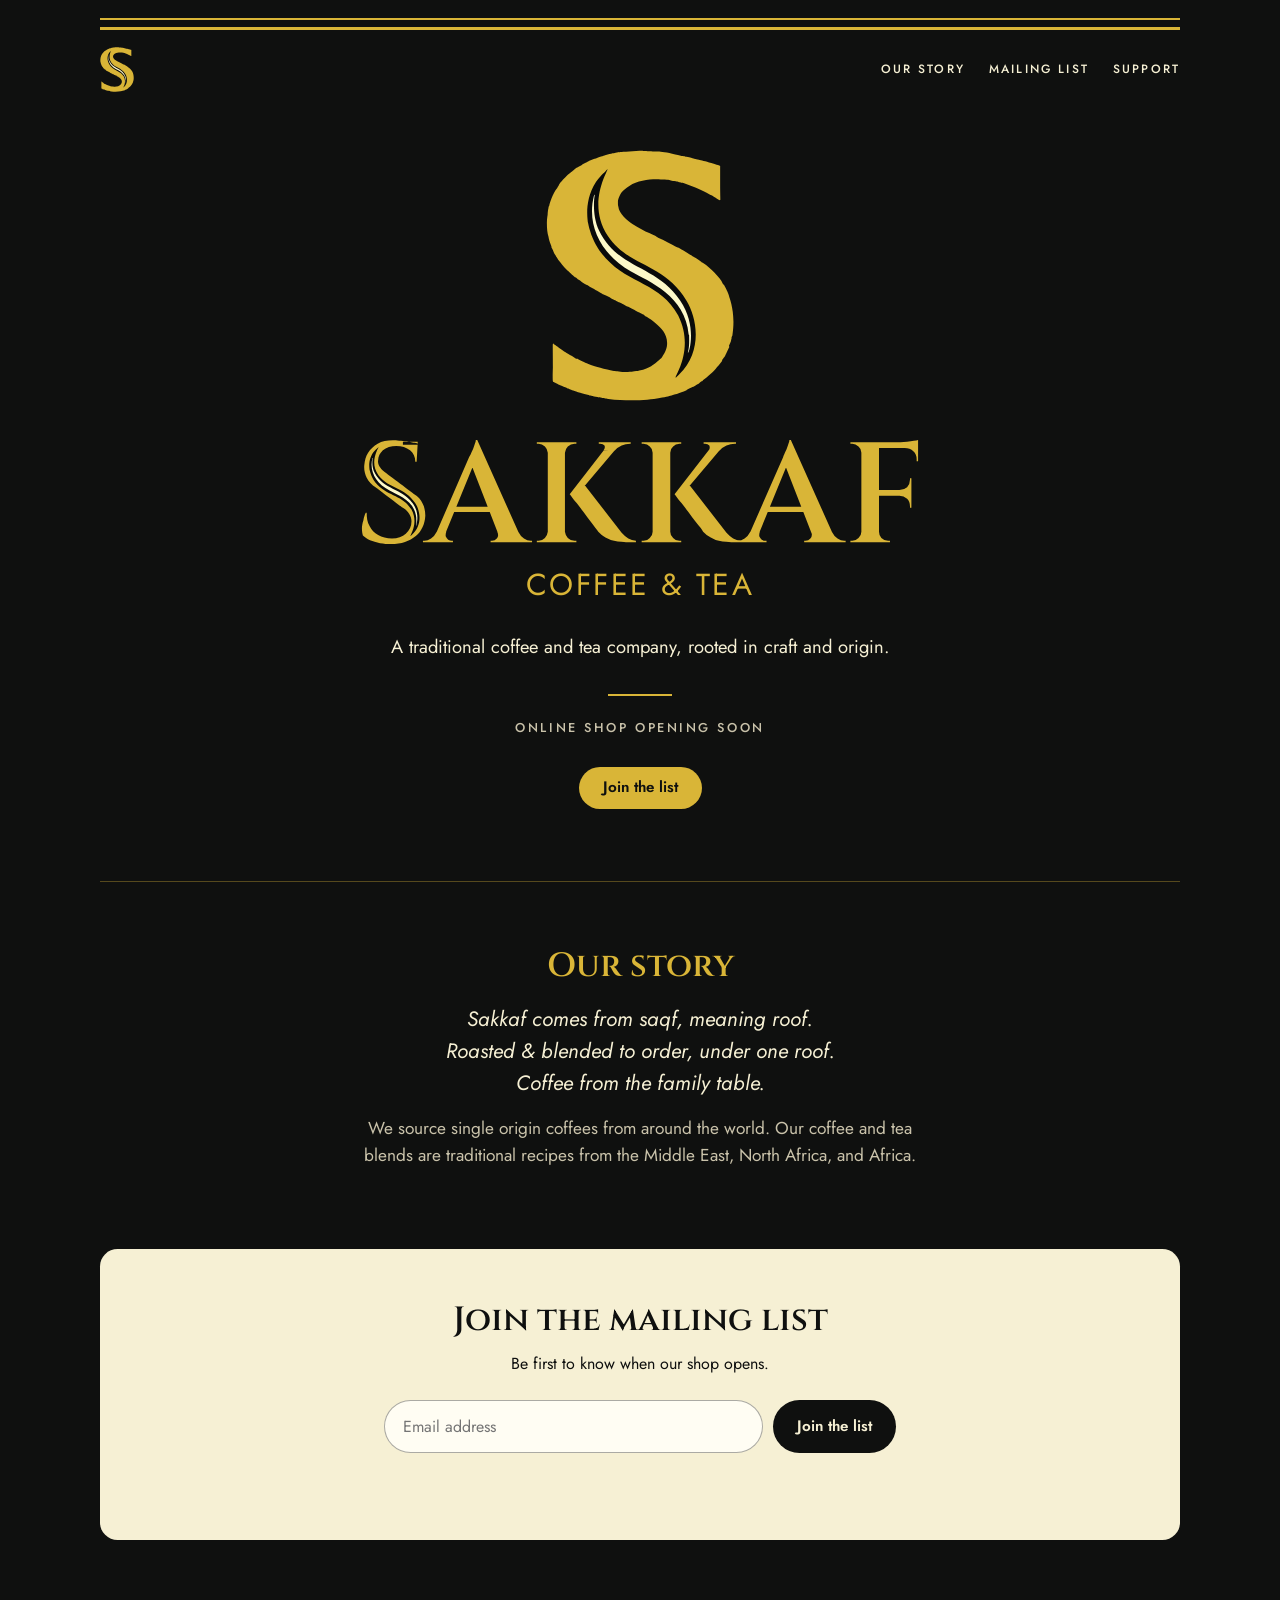
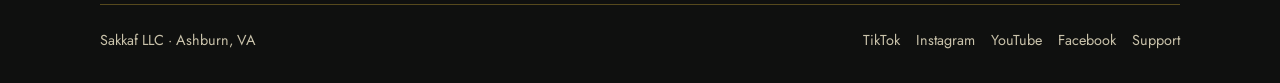
==== index.html @ 7d020c5b "Restyle site with new S logo and bag theme; add support page Remove product listings until launch.  " ====
<!DOCTYPE html>
<html lang="en">
  <head>
    <meta charset="UTF-8" />
    <meta name="viewport" content="width=device-width, initial-scale=1.0" />
    <title>SAKKAF | Coffee &amp; Tea</title>
    <meta name="description" content="SAKKAF is a traditional coffee and tea company, rooted in craft and origin. Our online shop is opening soon." />
    <meta name="theme-color" content="#0f100f" />
    <link rel="icon" href="/assets/sakkaf-mark.svg" type="image/svg+xml" />
    <link rel="stylesheet" href="/assets/theme.css" />
  </head>
  <body>
    <div class="wrap rules" aria-hidden="true"></div>
    <header class="wrap nav">
      <a href="/" aria-label="Sakkaf home"><img src="/assets/sakkaf-mark.svg" alt="" /></a>
      <nav aria-label="Primary">
        <a href="#story">Our story</a>
        <a href="#list">Mailing list</a>
        <a href="/support">Support</a>
      </nav>
    </header>

    <main>
      <section class="wrap hero">
        <img class="mark" src="/assets/sakkaf-mark.svg" alt="" />
        <h1><img src="/assets/sakkaf-wordmark.svg" alt="SAKKAF" /></h1>
        <p class="subtitle">Coffee &amp; Tea</p>
        <p class="lede">A traditional coffee and tea company, rooted in craft and origin.</p>
        <div class="short-rule" aria-hidden="true"></div>
        <p class="note">Online shop opening soon</p>
        <a class="btn" href="#list">Join the list</a>
      </section>

      <section class="wrap band" id="story">
        <h2>Our story</h2>
        <p class="story">Sakkaf comes from <em>saqf</em>, meaning roof.<br />Roasted &amp; blended to order, under one roof.<br />Coffee from the family table.</p>
        <p>We source single origin coffees from around the world. Our coffee and tea blends are traditional recipes from the Middle East, North Africa, and Africa.</p>
      </section>

      <section class="wrap list" id="list">
        <div class="card">
          <h2>Join the mailing list</h2>
          <p>Be first to know when our shop opens.</p>
          <form class="signup-form" id="signup-form" action="/api/subscribe" method="post">
            <label class="sr-only" for="email">Email address</label>
            <input id="email" name="email" type="email" placeholder="Email address" autocomplete="email" required />
            <button class="btn" type="submit">Join the list</button>
          </form>
          <p class="signup-feedback" id="signup-feedback" aria-live="polite"></p>
        </div>
      </section>
    </main>

    <footer class="wrap foot">
      <p>Sakkaf LLC · Ashburn, VA</p>
      <nav aria-label="Social media and support">
        <a href="https://www.tiktok.com/@sakkaf.com" target="_blank" rel="noopener noreferrer">TikTok</a>
        <a href="https://www.instagram.com/sakkaf_coffee" target="_blank" rel="noopener noreferrer">Instagram</a>
        <a href="https://www.youtube.com/@sakkaf_coffee" target="_blank" rel="noopener noreferrer">YouTube</a>
        <a href="https://www.facebook.com/people/Sakkaf/61590856212764" target="_blank" rel="noopener noreferrer">Facebook</a>
        <a href="/support">Support</a>
      </nav>
    </footer>

    <script>
      (function () {
        const form = document.getElementById("signup-form");
        const feedback = document.getElementById("signup-feedback");
        const submitButton = form.querySelector('button[type="submit"]');

        form.addEventListener("submit", async function (event) {
          event.preventDefault();
          feedback.textContent = "";
          feedback.removeAttribute("data-state");
          submitButton.disabled = true;

          const email = new FormData(form).get("email");

          try {
            const response = await fetch("/api/subscribe", {
              method: "POST",
              headers: { "Content-Type": "application/json" },
              body: JSON.stringify({ email }),
            });

            const data = await response.json().catch(function () {
              return {};
            });

            if (response.ok) {
              feedback.setAttribute("data-state", "success");
              feedback.textContent = "You're on the list.";
              form.reset();
            } else {
              feedback.setAttribute("data-state", "error");
              feedback.textContent = data.error || "Something went wrong. Please try again.";
            }
          } catch (error) {
            feedback.setAttribute("data-state", "error");
            feedback.textContent = "Something went wrong. Please try again.";
          } finally {
            submitButton.disabled = false;
          }
        });
      })();
    </script>
  </body>
</html>
---- assets/theme.css ----
@import url("https://fonts.googleapis.com/css2?family=Cinzel:wght@500;600&family=Jost:ital,wght@0,400;0,500;0,600;1,400&display=swap");

*, *::before, *::after { box-sizing: border-box; margin: 0; padding: 0; }

:root {
  --ink: #0f100f;
  --gold: #d9b537;
  --gold-soft: #e6c85c;
  --cream: #f6f0d4;
  --muted: #c9c2aa;
  --line: rgba(217, 181, 55, 0.35);
}

html { scroll-behavior: smooth; }

body {
  min-height: 100vh;
  display: flex;
  flex-direction: column;
  font-family: Jost, "Avenir Next", "Segoe UI", sans-serif;
  line-height: 1.55;
  background: var(--ink);
  color: var(--cream);
}

a { color: inherit; text-decoration: none; }
a:focus-visible, button:focus-visible, input:focus-visible, select:focus-visible, textarea:focus-visible {
  outline: 2px solid var(--gold); outline-offset: 3px;
}

.wrap { width: min(1080px, calc(100% - 2.5rem)); margin: 0 auto; }

.rules { padding-top: 1.1rem; }
.rules::before, .rules::after { content: ""; display: block; background: var(--gold); }
.rules::before { height: 2px; margin-bottom: 7px; }
.rules::after { height: 3px; }

.nav { display: flex; align-items: center; justify-content: space-between; gap: 1rem; padding: 1.1rem 0; }
.nav img { width: 2.1rem; display: block; }
.nav nav { display: flex; flex-wrap: wrap; gap: 1.5rem; font-size: 0.75rem; font-weight: 500; letter-spacing: 0.18em; text-transform: uppercase; }
.nav nav a:hover, .foot a:hover { color: var(--gold); }

main { flex: 1; }

h1, h2 { font-family: Cinzel, Georgia, serif; font-weight: 600; color: var(--gold); line-height: 1.2; }
h2 { font-size: clamp(1.5rem, 3.4vw, 2.1rem); }

.hero { display: flex; flex-direction: column; align-items: center; text-align: center; padding: 2.5rem 0 4.5rem; }
.hero .mark { width: min(38vw, 190px); }
.hero h1 { width: min(100%, 560px); margin-top: 2.2rem; }
.hero h1 img { display: block; width: 100%; }
.subtitle { margin-top: 0.9rem; color: var(--gold); font-size: clamp(1.15rem, 3.6vw, 1.9rem); letter-spacing: 0.08em; text-transform: uppercase; }
.lede { max-width: 34rem; margin-top: 1.6rem; font-size: 1.15rem; }
.short-rule { width: 4rem; height: 2px; margin-top: 2rem; background: var(--gold); }
.note { margin-top: 1.4rem; color: var(--muted); font-size: 0.8rem; font-weight: 500; letter-spacing: 0.2em; text-transform: uppercase; }

.btn {
  display: inline-block; padding: 0.85rem 1.5rem; border: 0; border-radius: 999px;
  background: var(--gold); color: var(--ink); font: 600 0.95rem/1 Jost, sans-serif; cursor: pointer;
}
.btn:hover { background: var(--gold-soft); }
.btn:disabled { opacity: 0.55; cursor: not-allowed; }
.hero .btn { margin-top: 1.8rem; }

.band { padding: 4rem 0; border-top: 1px solid var(--line); text-align: center; }
.band p { max-width: 36rem; margin: 1rem auto 0; color: var(--muted); font-size: 1.08rem; }
.band .story { color: var(--cream); font-style: italic; font-size: 1.3rem; }

.card { padding: 3.2rem 1.5rem; border-radius: 1.1rem; background: var(--cream); color: var(--ink); text-align: center; }
.card h2 { color: var(--ink); }
.card p { margin-top: 0.7rem; }
.list { padding: 1rem 0 4rem; }

.signup-form { display: flex; gap: 0.6rem; max-width: 32rem; margin: 1.5rem auto 0; }
.signup-form input { flex: 1; min-width: 0; }
input, select, textarea {
  padding: 0.85rem 1.1rem; border: 1px solid rgba(15, 16, 15, 0.35); border-radius: 999px;
  background: #fffdf3; color: var(--ink); font: 400 1rem Jost, sans-serif;
}
.card .btn { background: var(--ink); color: var(--cream); }
.signup-feedback { min-height: 1.55rem; }
.signup-feedback[data-state="error"] { color: #8a2f12; }

.support { max-width: 34rem; margin: 1.5rem auto 4rem; }
.support form { display: grid; gap: 1rem; margin-top: 1.6rem; text-align: left; }
.support label { display: grid; gap: 0.35rem; font-weight: 500; }
.support textarea { border-radius: 0.8rem; min-height: 9rem; resize: vertical; }

.foot { display: flex; flex-wrap: wrap; justify-content: space-between; gap: 1rem; padding: 1.5rem 0 2rem; border-top: 1px solid var(--line); color: var(--muted); font-size: 0.9rem; }
.foot nav { display: flex; flex-wrap: wrap; gap: 1rem; }

.sr-only { position: absolute; width: 1px; height: 1px; margin: -1px; overflow: hidden; clip: rect(0 0 0 0); white-space: nowrap; }

@media (max-width: 560px) {
  .signup-form { flex-direction: column; }
}
@media (prefers-reduced-motion: reduce) { html { scroll-behavior: auto; } }
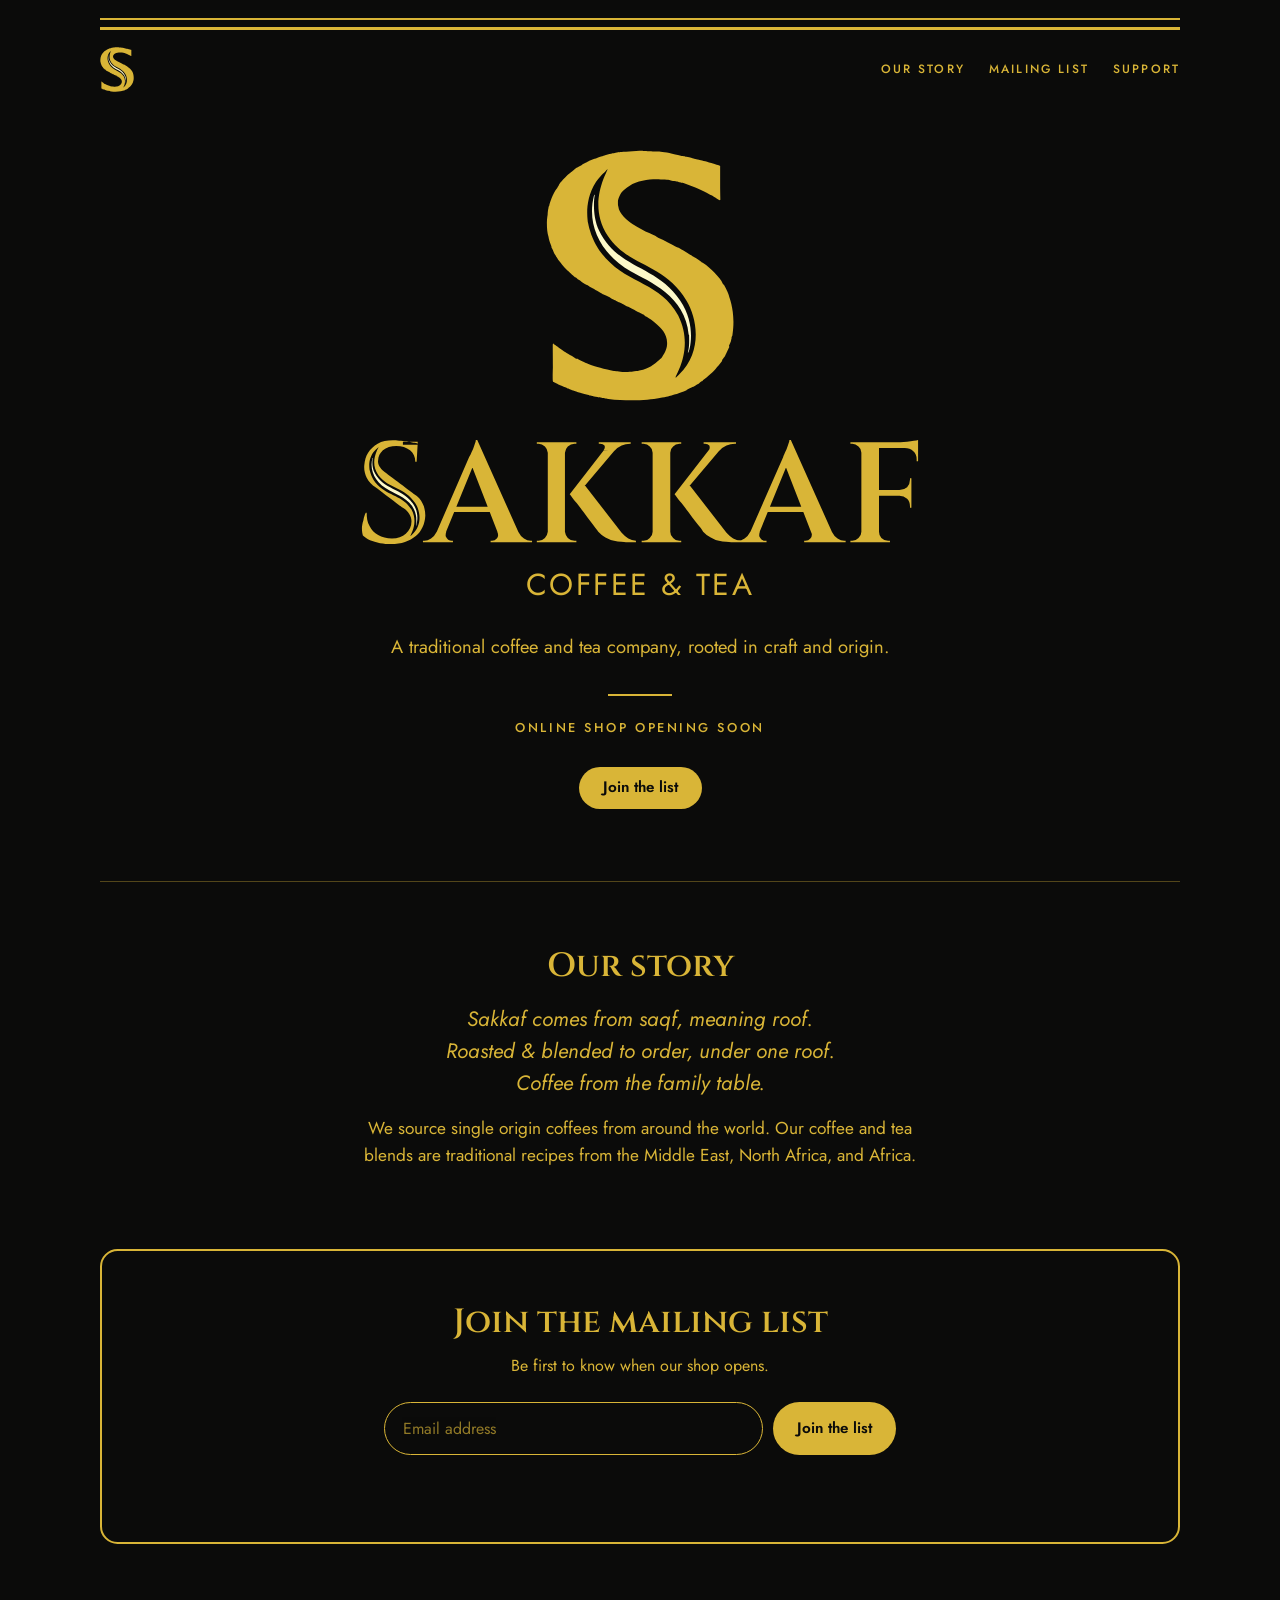
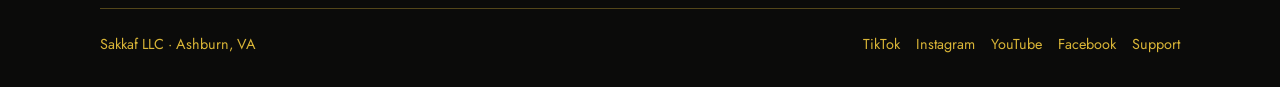
==== commit 26039c61: "Switch site theme to gold and black Co-Authored-By: Claude Sonnet 5.5 <noreply@anthropic.com>" ====
--- a/index.html
+++ b/index.html
@@ -5,7 +5,7 @@
     <meta name="viewport" content="width=device-width, initial-scale=1.0" />
     <title>SAKKAF | Coffee &amp; Tea</title>
     <meta name="description" content="SAKKAF is a traditional coffee and tea company, rooted in craft and origin. Our online shop is opening soon." />
-    <meta name="theme-color" content="#0f100f" />
+    <meta name="theme-color" content="#0b0b0a" />
     <link rel="icon" href="/assets/sakkaf-mark.svg" type="image/svg+xml" />
     <link rel="stylesheet" href="/assets/theme.css" />
   </head>
--- a/assets/theme.css
+++ b/assets/theme.css
@@ -3,11 +3,9 @@
 *, *::before, *::after { box-sizing: border-box; margin: 0; padding: 0; }
 
 :root {
-  --ink: #0f100f;
+  --ink: #0b0b0a;
   --gold: #d9b537;
   --gold-soft: #e6c85c;
-  --cream: #f6f0d4;
-  --muted: #c9c2aa;
   --line: rgba(217, 181, 55, 0.35);
 }
 
@@ -20,7 +18,7 @@
   font-family: Jost, "Avenir Next", "Segoe UI", sans-serif;
   line-height: 1.55;
   background: var(--ink);
-  color: var(--cream);
+  color: var(--gold);
 }
 
 a { color: inherit; text-decoration: none; }
@@ -38,7 +36,7 @@
 .nav { display: flex; align-items: center; justify-content: space-between; gap: 1rem; padding: 1.1rem 0; }
 .nav img { width: 2.1rem; display: block; }
 .nav nav { display: flex; flex-wrap: wrap; gap: 1.5rem; font-size: 0.75rem; font-weight: 500; letter-spacing: 0.18em; text-transform: uppercase; }
-.nav nav a:hover, .foot a:hover { color: var(--gold); }
+.nav nav a:hover, .foot a:hover { color: var(--gold-soft); text-decoration: underline; }
 
 main { flex: 1; }
 
@@ -52,7 +50,7 @@
 .subtitle { margin-top: 0.9rem; color: var(--gold); font-size: clamp(1.15rem, 3.6vw, 1.9rem); letter-spacing: 0.08em; text-transform: uppercase; }
 .lede { max-width: 34rem; margin-top: 1.6rem; font-size: 1.15rem; }
 .short-rule { width: 4rem; height: 2px; margin-top: 2rem; background: var(--gold); }
-.note { margin-top: 1.4rem; color: var(--muted); font-size: 0.8rem; font-weight: 500; letter-spacing: 0.2em; text-transform: uppercase; }
+.note { margin-top: 1.4rem; color: var(--gold); font-size: 0.8rem; font-weight: 500; letter-spacing: 0.2em; text-transform: uppercase; }
 
 .btn {
   display: inline-block; padding: 0.85rem 1.5rem; border: 0; border-radius: 999px;
@@ -63,30 +61,30 @@
 .hero .btn { margin-top: 1.8rem; }
 
 .band { padding: 4rem 0; border-top: 1px solid var(--line); text-align: center; }
-.band p { max-width: 36rem; margin: 1rem auto 0; color: var(--muted); font-size: 1.08rem; }
-.band .story { color: var(--cream); font-style: italic; font-size: 1.3rem; }
+.band p { max-width: 36rem; margin: 1rem auto 0; font-size: 1.08rem; }
+.band .story { font-style: italic; font-size: 1.3rem; }
 
-.card { padding: 3.2rem 1.5rem; border-radius: 1.1rem; background: var(--cream); color: var(--ink); text-align: center; }
-.card h2 { color: var(--ink); }
+.card { padding: 3.2rem 1.5rem; border: 2px solid var(--gold); border-radius: 1.1rem; text-align: center; }
 .card p { margin-top: 0.7rem; }
 .list { padding: 1rem 0 4rem; }
 
 .signup-form { display: flex; gap: 0.6rem; max-width: 32rem; margin: 1.5rem auto 0; }
 .signup-form input { flex: 1; min-width: 0; }
 input, select, textarea {
-  padding: 0.85rem 1.1rem; border: 1px solid rgba(15, 16, 15, 0.35); border-radius: 999px;
-  background: #fffdf3; color: var(--ink); font: 400 1rem Jost, sans-serif;
+  padding: 0.85rem 1.1rem; border: 1px solid var(--gold); border-radius: 999px;
+  background: var(--ink); color: var(--gold); font: 400 1rem Jost, sans-serif;
 }
-.card .btn { background: var(--ink); color: var(--cream); }
+input::placeholder { color: var(--gold); opacity: 0.65; }
+select { color-scheme: dark; }
 .signup-feedback { min-height: 1.55rem; }
-.signup-feedback[data-state="error"] { color: #8a2f12; }
+.signup-feedback[data-state="error"] { color: var(--gold-soft); font-weight: 600; }
 
 .support { max-width: 34rem; margin: 1.5rem auto 4rem; }
 .support form { display: grid; gap: 1rem; margin-top: 1.6rem; text-align: left; }
 .support label { display: grid; gap: 0.35rem; font-weight: 500; }
 .support textarea { border-radius: 0.8rem; min-height: 9rem; resize: vertical; }
 
-.foot { display: flex; flex-wrap: wrap; justify-content: space-between; gap: 1rem; padding: 1.5rem 0 2rem; border-top: 1px solid var(--line); color: var(--muted); font-size: 0.9rem; }
+.foot { display: flex; flex-wrap: wrap; justify-content: space-between; gap: 1rem; padding: 1.5rem 0 2rem; border-top: 1px solid var(--line); font-size: 0.9rem; }
 .foot nav { display: flex; flex-wrap: wrap; gap: 1rem; }
 
 .sr-only { position: absolute; width: 1px; height: 1px; margin: -1px; overflow: hidden; clip: rect(0 0 0 0); white-space: nowrap; }
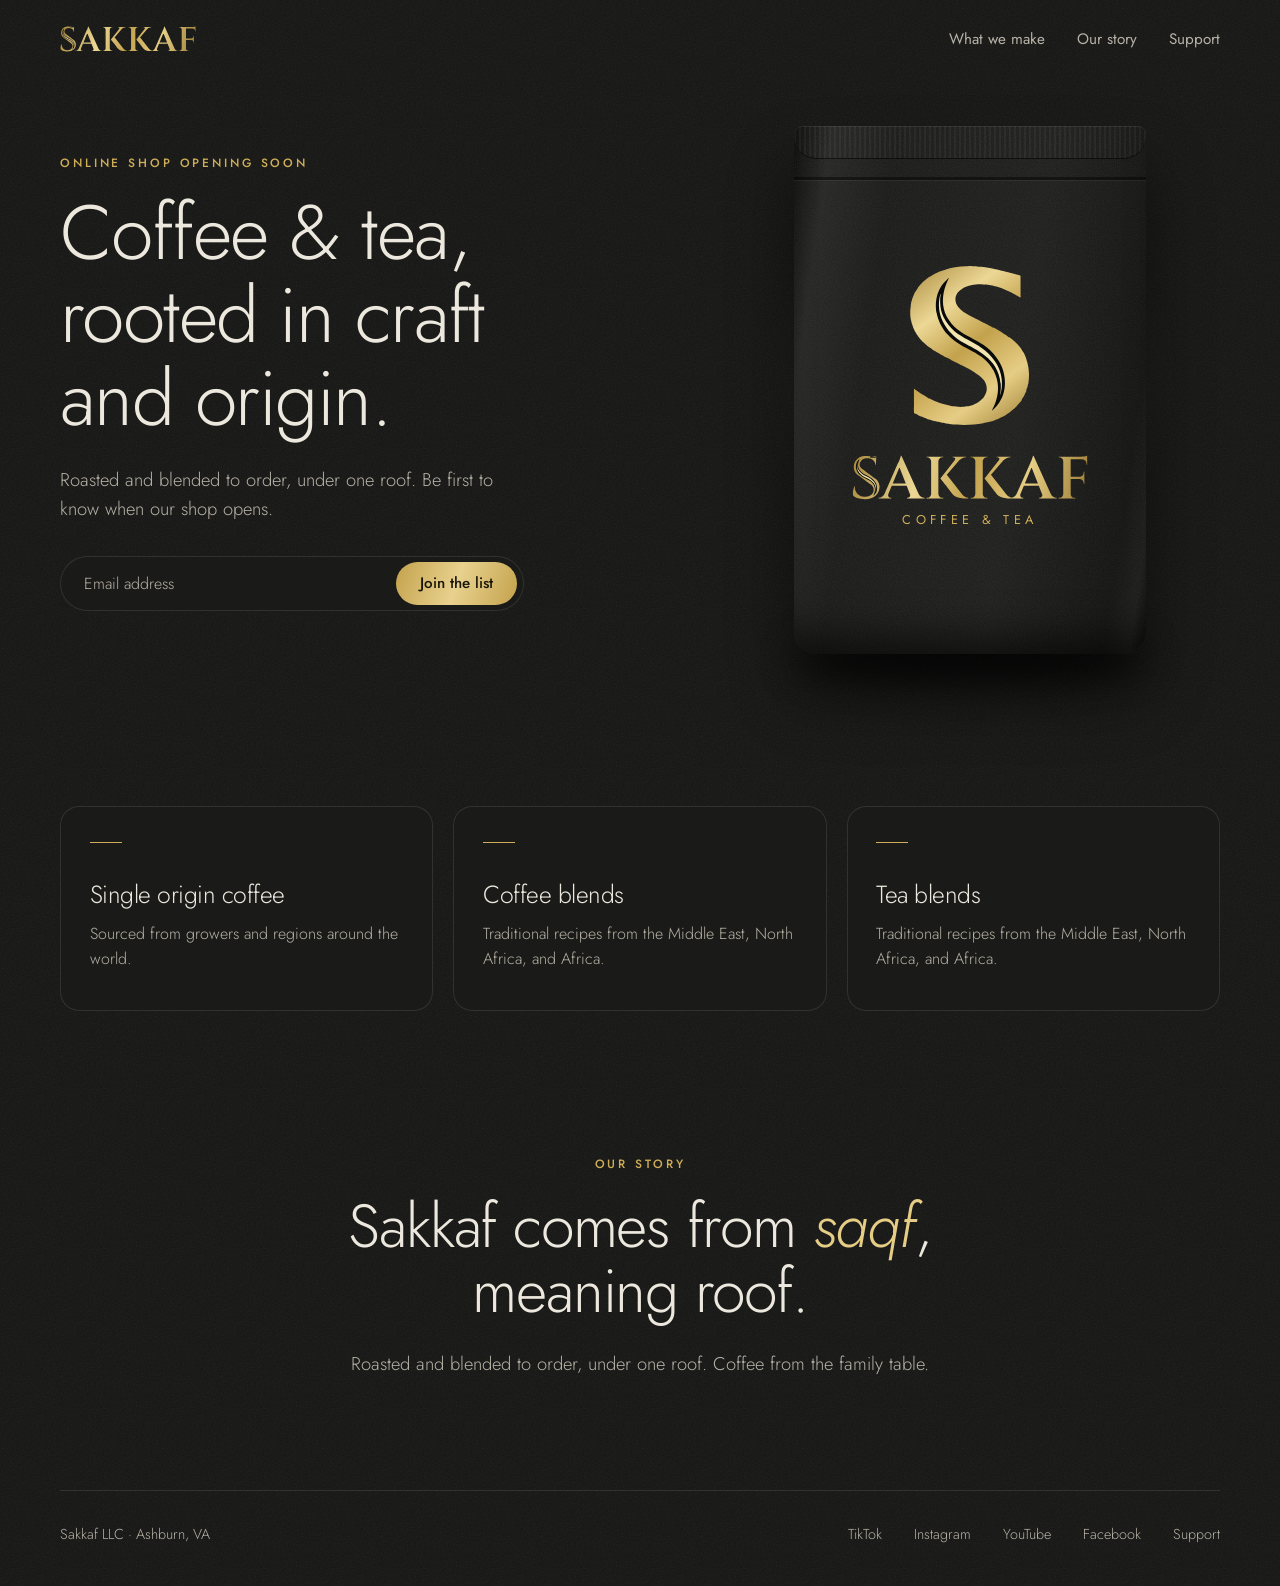
==== commit 9d0c7402: "Redesign site: matte background, gold foil logo, bag hero Co-Authored-By: Claude Sonnet 5.5 <noreply" ====
--- a/index.html
+++ b/index.html
@@ -5,42 +5,26 @@
     <meta name="viewport" content="width=device-width, initial-scale=1.0" />
     <title>SAKKAF | Coffee &amp; Tea</title>
     <meta name="description" content="SAKKAF is a traditional coffee and tea company, rooted in craft and origin. Our online shop is opening soon." />
-    <meta name="theme-color" content="#0b0b0a" />
+    <meta name="theme-color" content="#131312" />
     <link rel="icon" href="/assets/sakkaf-mark.svg" type="image/svg+xml" />
-    <link rel="stylesheet" href="/assets/theme.css" />
+    <link rel="stylesheet" href="/assets/theme.css?v=3" />
   </head>
   <body>
-    <div class="wrap rules" aria-hidden="true"></div>
     <header class="wrap nav">
-      <a href="/" aria-label="Sakkaf home"><img src="/assets/sakkaf-mark.svg" alt="" /></a>
+      <a class="brand" href="/"><img src="/assets/sakkaf-wordmark-foil.svg" alt="Sakkaf home" /></a>
       <nav aria-label="Primary">
-        <a href="#story">Our story</a>
-        <a href="#list">Mailing list</a>
+        <a href="/#offer">What we make</a>
+        <a href="/#story">Our story</a>
         <a href="/support">Support</a>
       </nav>
     </header>
 
     <main>
-      <section class="wrap hero">
-        <img class="mark" src="/assets/sakkaf-mark.svg" alt="" />
-        <h1><img src="/assets/sakkaf-wordmark.svg" alt="SAKKAF" /></h1>
-        <p class="subtitle">Coffee &amp; Tea</p>
-        <p class="lede">A traditional coffee and tea company, rooted in craft and origin.</p>
-        <div class="short-rule" aria-hidden="true"></div>
-        <p class="note">Online shop opening soon</p>
-        <a class="btn" href="#list">Join the list</a>
-      </section>
-
-      <section class="wrap band" id="story">
-        <h2>Our story</h2>
-        <p class="story">Sakkaf comes from <em>saqf</em>, meaning roof.<br />Roasted &amp; blended to order, under one roof.<br />Coffee from the family table.</p>
-        <p>We source single origin coffees from around the world. Our coffee and tea blends are traditional recipes from the Middle East, North Africa, and Africa.</p>
-      </section>
-
-      <section class="wrap list" id="list">
-        <div class="card">
-          <h2>Join the mailing list</h2>
-          <p>Be first to know when our shop opens.</p>
+      <section class="wrap hero" id="list">
+        <div class="intro">
+          <p class="eyebrow">Online shop opening soon</p>
+          <h1>Coffee &amp; tea,<br />rooted in craft<br />and origin.</h1>
+          <p class="lede">Roasted and blended to order, under one roof. Be first to know when our shop opens.</p>
           <form class="signup-form" id="signup-form" action="/api/subscribe" method="post">
             <label class="sr-only" for="email">Email address</label>
             <input id="email" name="email" type="email" placeholder="Email address" autocomplete="email" required />
@@ -48,6 +32,34 @@
           </form>
           <p class="signup-feedback" id="signup-feedback" aria-live="polite"></p>
         </div>
+        <div class="stage" aria-hidden="true">
+          <div class="bag">
+            <img class="bag-mark" src="/assets/sakkaf-mark-foil.svg" alt="" />
+            <img class="bag-word" src="/assets/sakkaf-wordmark-foil.svg" alt="" />
+            <span>Coffee &amp; Tea</span>
+          </div>
+        </div>
+      </section>
+
+      <section class="wrap offer" id="offer">
+        <article>
+          <h2>Single origin coffee</h2>
+          <p>Sourced from growers and regions around the world.</p>
+        </article>
+        <article>
+          <h2>Coffee blends</h2>
+          <p>Traditional recipes from the Middle East, North Africa, and Africa.</p>
+        </article>
+        <article>
+          <h2>Tea blends</h2>
+          <p>Traditional recipes from the Middle East, North Africa, and Africa.</p>
+        </article>
+      </section>
+
+      <section class="wrap story" id="story">
+        <p class="eyebrow">Our story</p>
+        <h2>Sakkaf comes from <em>saqf</em>, meaning roof.</h2>
+        <p>Roasted and blended to order, under one roof. Coffee from the family table.</p>
       </section>
     </main>
 
--- a/assets/theme.css
+++ b/assets/theme.css
@@ -1,12 +1,16 @@
-@import url("https://fonts.googleapis.com/css2?family=Cinzel:wght@500;600&family=Jost:ital,wght@0,400;0,500;0,600;1,400&display=swap");
+@import url("https://fonts.googleapis.com/css2?family=Jost:ital,wght@0,300;0,400;0,500;1,300&display=swap");
 
 *, *::before, *::after { box-sizing: border-box; margin: 0; padding: 0; }
 
 :root {
-  --ink: #0b0b0a;
-  --gold: #d9b537;
-  --gold-soft: #e6c85c;
-  --line: rgba(217, 181, 55, 0.35);
+  --matte: #131312;
+  --surface: #1a1a18;
+  --text: #ece8de;
+  --muted: #b6b2a6;
+  --gold: #cfae58;
+  --gold-light: #e6cd85;
+  --line: rgba(236, 232, 222, 0.11);
+  --grain: url("data:image/svg+xml,%3Csvg xmlns='http://www.w3.org/2000/svg' width='160' height='160'%3E%3Cfilter id='n'%3E%3CfeTurbulence type='fractalNoise' baseFrequency='.85' numOctaves='2' stitchTiles='stitch'/%3E%3CfeColorMatrix values='0 0 0 0 1 0 0 0 0 1 0 0 0 0 1 0 0 0 .07 0'/%3E%3C/filter%3E%3Crect width='100%25' height='100%25' filter='url(%23n)'/%3E%3C/svg%3E");
 }
 
 html { scroll-behavior: smooth; }
@@ -16,80 +20,94 @@
   display: flex;
   flex-direction: column;
   font-family: Jost, "Avenir Next", "Segoe UI", sans-serif;
-  line-height: 1.55;
-  background: var(--ink);
-  color: var(--gold);
+  font-weight: 300;
+  line-height: 1.6;
+  background: var(--grain), var(--matte);
+  color: var(--text);
+  -webkit-font-smoothing: antialiased;
 }
 
 a { color: inherit; text-decoration: none; }
 a:focus-visible, button:focus-visible, input:focus-visible, select:focus-visible, textarea:focus-visible {
-  outline: 2px solid var(--gold); outline-offset: 3px;
+  outline: 2px solid var(--gold-light); outline-offset: 3px;
 }
 
-.wrap { width: min(1080px, calc(100% - 2.5rem)); margin: 0 auto; }
+main { flex: 1; }
+.wrap { width: min(1160px, calc(100% - 3rem)); margin-inline: auto; }
 
-.rules { padding-top: 1.1rem; }
-.rules::before, .rules::after { content: ""; display: block; background: var(--gold); }
-.rules::before { height: 2px; margin-bottom: 7px; }
-.rules::after { height: 3px; }
+.nav { display: flex; align-items: center; justify-content: space-between; flex-wrap: wrap; gap: 1rem; padding-block: 1.6rem; }
+.brand img { display: block; width: 8.5rem; }
+.nav nav, .foot nav { display: flex; flex-wrap: wrap; gap: 0.5rem 2rem; }
+.nav nav { font-size: 0.95rem; font-weight: 400; color: var(--muted); }
+.nav a:hover, .foot a:hover { color: var(--gold-light); }
 
-.nav { display: flex; align-items: center; justify-content: space-between; gap: 1rem; padding: 1.1rem 0; }
-.nav img { width: 2.1rem; display: block; }
-.nav nav { display: flex; flex-wrap: wrap; gap: 1.5rem; font-size: 0.75rem; font-weight: 500; letter-spacing: 0.18em; text-transform: uppercase; }
-.nav nav a:hover, .foot a:hover { color: var(--gold-soft); text-decoration: underline; }
+h1, h2 { font-weight: 300; letter-spacing: -0.02em; line-height: 1.08; }
+h1 { font-size: clamp(2.7rem, 6vw, 4.9rem); }
+em { color: var(--gold-light); }
+.eyebrow { margin-bottom: 1.2rem; color: var(--gold); font-size: 0.75rem; font-weight: 500; letter-spacing: 0.24em; text-transform: uppercase; }
+.lede { max-width: 28rem; margin-top: 1.5rem; color: var(--muted); font-size: 1.15rem; }
 
-main { flex: 1; }
+.hero { display: grid; grid-template-columns: 1.1fr 0.9fr; align-items: center; gap: 3rem; padding-block: 3rem 6rem; }
 
-h1, h2 { font-family: Cinzel, Georgia, serif; font-weight: 600; color: var(--gold); line-height: 1.2; }
-h2 { font-size: clamp(1.5rem, 3.4vw, 2.1rem); }
+.signup-form { display: flex; gap: 0.4rem; max-width: 29rem; margin-top: 2rem; padding: 0.35rem; border: 1px solid var(--line); border-radius: 999px; background: var(--surface); }
+.signup-form:focus-within { border-color: var(--gold); }
+.signup-form input { flex: 1; min-width: 0; padding: 0.6rem 1.1rem; border: 0; background: transparent; color: var(--text); font: 300 1rem Jost, sans-serif; }
+.signup-form input::placeholder { color: var(--muted); }
+.btn { padding: 0.85rem 1.5rem; border: 0; border-radius: 999px; background: linear-gradient(110deg, #c3a24c, #e8d18e 50%, #c3a24c); color: #191509; font: 500 0.95rem/1 Jost, sans-serif; cursor: pointer; }
+.btn:hover { filter: brightness(1.08); }
+.btn:disabled { opacity: 0.55; cursor: not-allowed; }
+.signup-feedback { min-height: 1.6rem; margin-top: 0.8rem; color: var(--gold-light); }
+.signup-feedback[data-state="error"] { color: #f0a58c; }
 
-.hero { display: flex; flex-direction: column; align-items: center; text-align: center; padding: 2.5rem 0 4.5rem; }
-.hero .mark { width: min(38vw, 190px); }
-.hero h1 { width: min(100%, 560px); margin-top: 2.2rem; }
-.hero h1 img { display: block; width: 100%; }
-.subtitle { margin-top: 0.9rem; color: var(--gold); font-size: clamp(1.15rem, 3.6vw, 1.9rem); letter-spacing: 0.08em; text-transform: uppercase; }
-.lede { max-width: 34rem; margin-top: 1.6rem; font-size: 1.15rem; }
-.short-rule { width: 4rem; height: 2px; margin-top: 2rem; background: var(--gold); }
-.note { margin-top: 1.4rem; color: var(--gold); font-size: 0.8rem; font-weight: 500; letter-spacing: 0.2em; text-transform: uppercase; }
+/* A matte pouch carrying the gold logo, drawn in CSS. */
+.stage { position: relative; display: flex; justify-content: center; padding-bottom: 1.5rem; background: radial-gradient(ellipse 60% 52% at 50% 46%, rgba(236, 232, 222, 0.09), transparent 70%); }
+.stage::after { content: ""; position: absolute; bottom: 0; width: 70%; height: 2.6rem; border-radius: 50%; background: rgba(0, 0, 0, 0.75); filter: blur(18px); }
+.bag {
+  position: relative; z-index: 1;
+  display: flex; flex-direction: column; align-items: center; justify-content: center;
+  width: min(100%, 22rem); aspect-ratio: 2 / 3; padding: 3rem 2rem 2rem;
+  border-radius: 0.5rem 0.5rem 1.4rem 1.4rem;
+  background:
+    var(--grain),
+    linear-gradient(98deg, #0b0b0b 0%, #242422 9%, #191918 24%, #1d1d1b 62%, #121211 90%, #1b1b19 96%, #0a0a0a 100%);
+  box-shadow: inset 0 1px 0 rgba(255, 255, 255, 0.08), inset 0 -2.5rem 2.5rem -1.5rem rgba(0, 0, 0, 0.6), 0 2.5rem 4rem rgba(0, 0, 0, 0.45);
+}
+.bag::before { content: ""; position: absolute; inset: 0 0 auto; height: 2.1rem; border-radius: inherit; border-bottom: 1px solid rgba(0, 0, 0, 0.6); background: repeating-linear-gradient(90deg, rgba(255, 255, 255, 0.045) 0 2px, transparent 2px 5px); }
+.bag::after { content: ""; position: absolute; top: 3.2rem; left: 0; right: 0; height: 3px; background: rgba(0, 0, 0, 0.45); box-shadow: 0 1px 0 rgba(255, 255, 255, 0.06); }
+.bag-mark { width: 42%; }
+.bag-word { width: 82%; margin-top: 1.8rem; }
+.bag span { margin-top: 0.6rem; color: var(--gold); font-size: 0.8rem; font-weight: 400; letter-spacing: 0.34em; text-transform: uppercase; }
 
-.btn {
-  display: inline-block; padding: 0.85rem 1.5rem; border: 0; border-radius: 999px;
-  background: var(--gold); color: var(--ink); font: 600 0.95rem/1 Jost, sans-serif; cursor: pointer;
-}
-.btn:hover { background: var(--gold-soft); }
-.btn:disabled { opacity: 0.55; cursor: not-allowed; }
-.hero .btn { margin-top: 1.8rem; }
+.offer { display: grid; grid-template-columns: repeat(3, 1fr); gap: 1.25rem; padding-block: 2rem; }
+.offer article { padding: 2.2rem 1.8rem 2.4rem; border: 1px solid var(--line); border-radius: 1.2rem; background: var(--surface); }
+.offer article::before { content: ""; display: block; width: 2rem; height: 1px; margin-bottom: 2.4rem; background: var(--gold); }
+.offer h2 { font-size: 1.55rem; }
+.offer p { margin-top: 0.8rem; color: var(--muted); }
 
-.band { padding: 4rem 0; border-top: 1px solid var(--line); text-align: center; }
-.band p { max-width: 36rem; margin: 1rem auto 0; font-size: 1.08rem; }
-.band .story { font-style: italic; font-size: 1.3rem; }
+.story { padding-block: 7rem; text-align: center; }
+.story h2 { max-width: 18ch; margin-inline: auto; font-size: clamp(2.2rem, 5vw, 3.8rem); }
+.story h2 + p { margin-top: 1.5rem; color: var(--muted); font-size: 1.15rem; }
 
-.card { padding: 3.2rem 1.5rem; border: 2px solid var(--gold); border-radius: 1.1rem; text-align: center; }
-.card p { margin-top: 0.7rem; }
-.list { padding: 1rem 0 4rem; }
+.support { max-width: 32rem; margin: 2rem auto 5rem; }
+.support h1 { font-size: clamp(2.4rem, 5vw, 3.4rem); }
+.support form { display: grid; gap: 1.2rem; margin-top: 2.2rem; }
+.support label { display: grid; gap: 0.45rem; color: var(--muted); font-size: 0.95rem; font-weight: 400; }
+.support input, .support select, .support textarea { padding: 0.9rem 1rem; border: 1px solid var(--line); border-radius: 0.7rem; background: var(--surface); color: var(--text); font: 300 1rem Jost, sans-serif; color-scheme: dark; }
+.support textarea { min-height: 9rem; resize: vertical; }
+.support .btn { justify-self: start; padding-inline: 2.2rem; }
 
-.signup-form { display: flex; gap: 0.6rem; max-width: 32rem; margin: 1.5rem auto 0; }
-.signup-form input { flex: 1; min-width: 0; }
-input, select, textarea {
-  padding: 0.85rem 1.1rem; border: 1px solid var(--gold); border-radius: 999px;
-  background: var(--ink); color: var(--gold); font: 400 1rem Jost, sans-serif;
-}
-input::placeholder { color: var(--gold); opacity: 0.65; }
-select { color-scheme: dark; }
-.signup-feedback { min-height: 1.55rem; }
-.signup-feedback[data-state="error"] { color: var(--gold-soft); font-weight: 600; }
-
-.support { max-width: 34rem; margin: 1.5rem auto 4rem; }
-.support form { display: grid; gap: 1rem; margin-top: 1.6rem; text-align: left; }
-.support label { display: grid; gap: 0.35rem; font-weight: 500; }
-.support textarea { border-radius: 0.8rem; min-height: 9rem; resize: vertical; }
-
-.foot { display: flex; flex-wrap: wrap; justify-content: space-between; gap: 1rem; padding: 1.5rem 0 2rem; border-top: 1px solid var(--line); font-size: 0.9rem; }
-.foot nav { display: flex; flex-wrap: wrap; gap: 1rem; }
+.foot { display: flex; flex-wrap: wrap; justify-content: space-between; gap: 1rem; padding-block: 2rem 2.5rem; border-top: 1px solid var(--line); color: var(--muted); font-size: 0.9rem; }
 
 .sr-only { position: absolute; width: 1px; height: 1px; margin: -1px; overflow: hidden; clip: rect(0 0 0 0); white-space: nowrap; }
 
-@media (max-width: 560px) {
-  .signup-form { flex-direction: column; }
+@media (max-width: 820px) {
+  .hero { grid-template-columns: 1fr; padding-block: 1.5rem 4rem; }
+  .offer { grid-template-columns: 1fr; }
+  .bag { width: min(78%, 20rem); }
+  .story { padding-block: 5rem; }
+}
+@media (max-width: 480px) {
+  .signup-form { flex-direction: column; padding: 0; border: 0; background: none; }
+  .signup-form input { flex: none; padding-block: 0.85rem; border: 1px solid var(--line); border-radius: 999px; background: var(--surface); }
 }
 @media (prefers-reduced-motion: reduce) { html { scroll-behavior: auto; } }
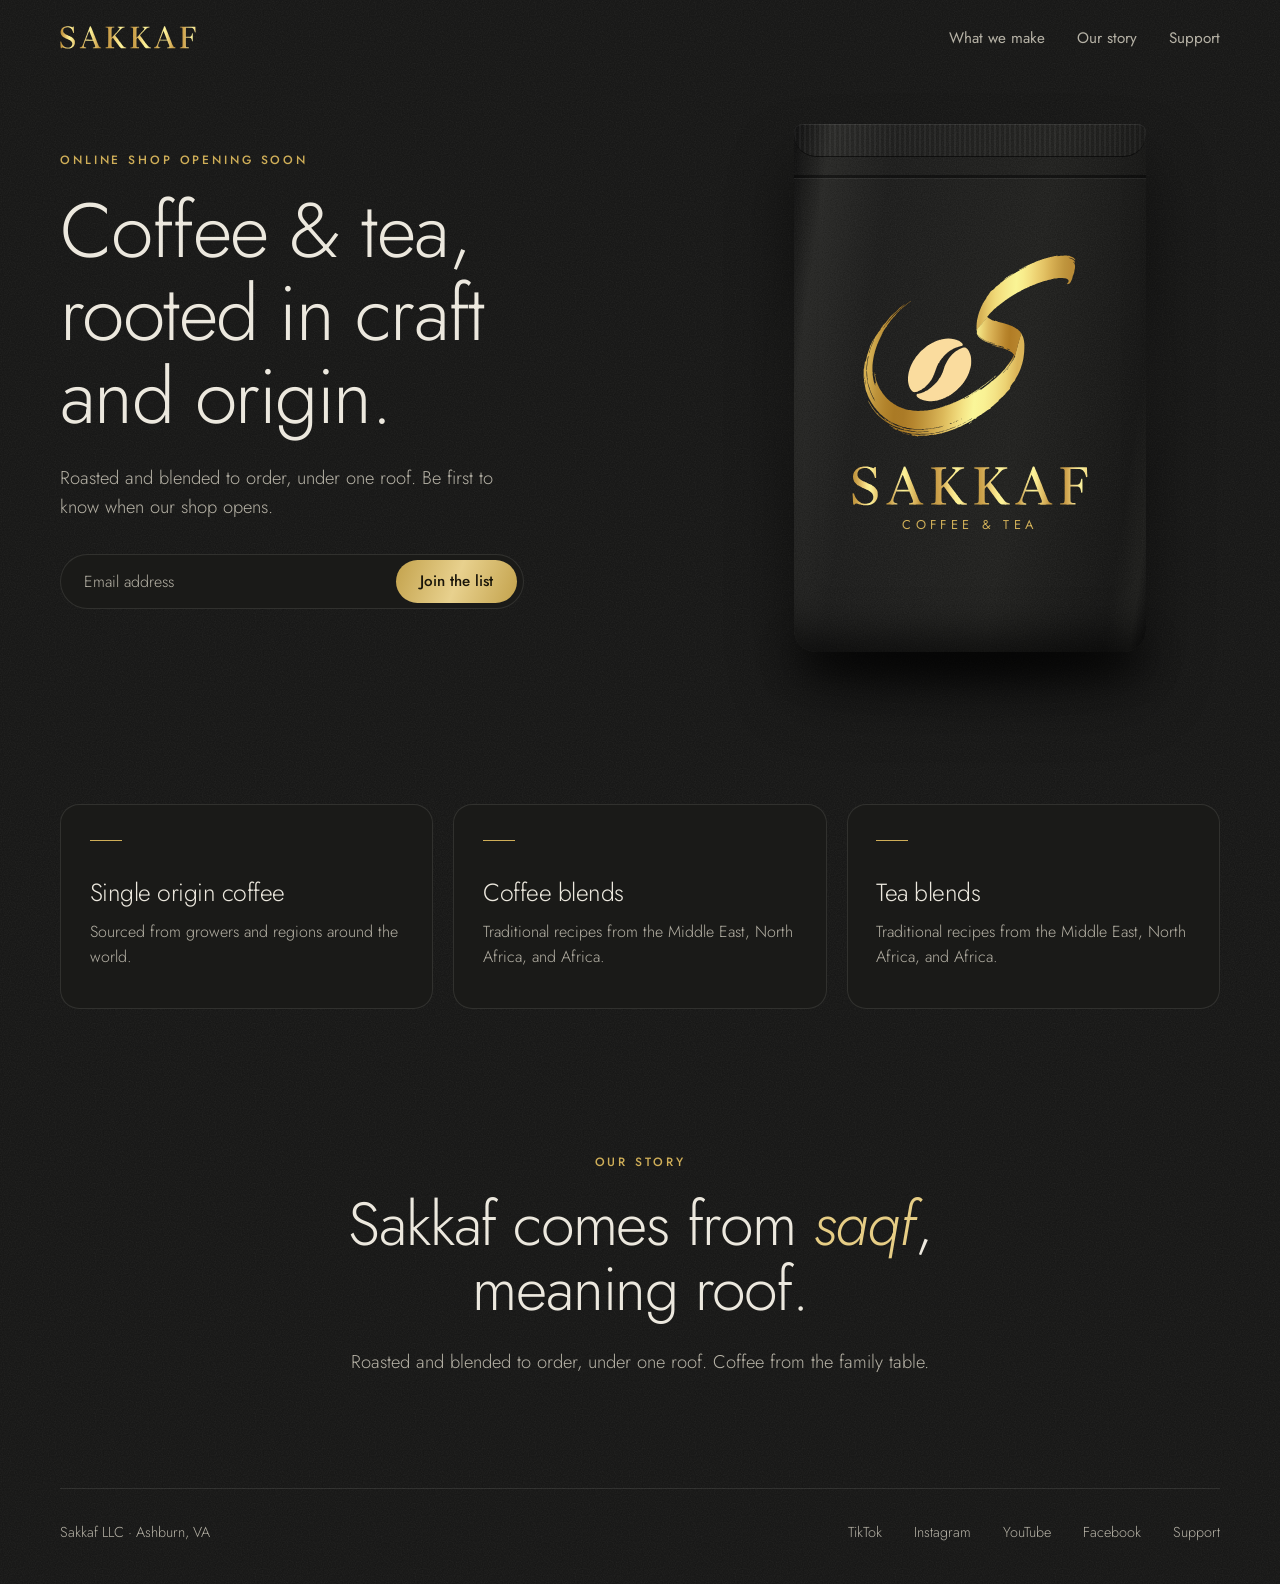
==== commit f9bebd68: "Update theme styles and documentation - Increased width of .bag-mark from 42% to 74% for better visi" ====
--- a/index.html
+++ b/index.html
@@ -7,7 +7,7 @@
     <meta name="description" content="SAKKAF is a traditional coffee and tea company, rooted in craft and origin. Our online shop is opening soon." />
     <meta name="theme-color" content="#131312" />
     <link rel="icon" href="/assets/sakkaf-mark.svg" type="image/svg+xml" />
-    <link rel="stylesheet" href="/assets/theme.css?v=3" />
+    <link rel="stylesheet" href="/assets/theme.css?v=4" />
   </head>
   <body>
     <header class="wrap nav">
--- a/assets/theme.css
+++ b/assets/theme.css
@@ -74,7 +74,7 @@
 }
 .bag::before { content: ""; position: absolute; inset: 0 0 auto; height: 2.1rem; border-radius: inherit; border-bottom: 1px solid rgba(0, 0, 0, 0.6); background: repeating-linear-gradient(90deg, rgba(255, 255, 255, 0.045) 0 2px, transparent 2px 5px); }
 .bag::after { content: ""; position: absolute; top: 3.2rem; left: 0; right: 0; height: 3px; background: rgba(0, 0, 0, 0.45); box-shadow: 0 1px 0 rgba(255, 255, 255, 0.06); }
-.bag-mark { width: 42%; }
+.bag-mark { width: 74%; }
 .bag-word { width: 82%; margin-top: 1.8rem; }
 .bag span { margin-top: 0.6rem; color: var(--gold); font-size: 0.8rem; font-weight: 400; letter-spacing: 0.34em; text-transform: uppercase; }
 
